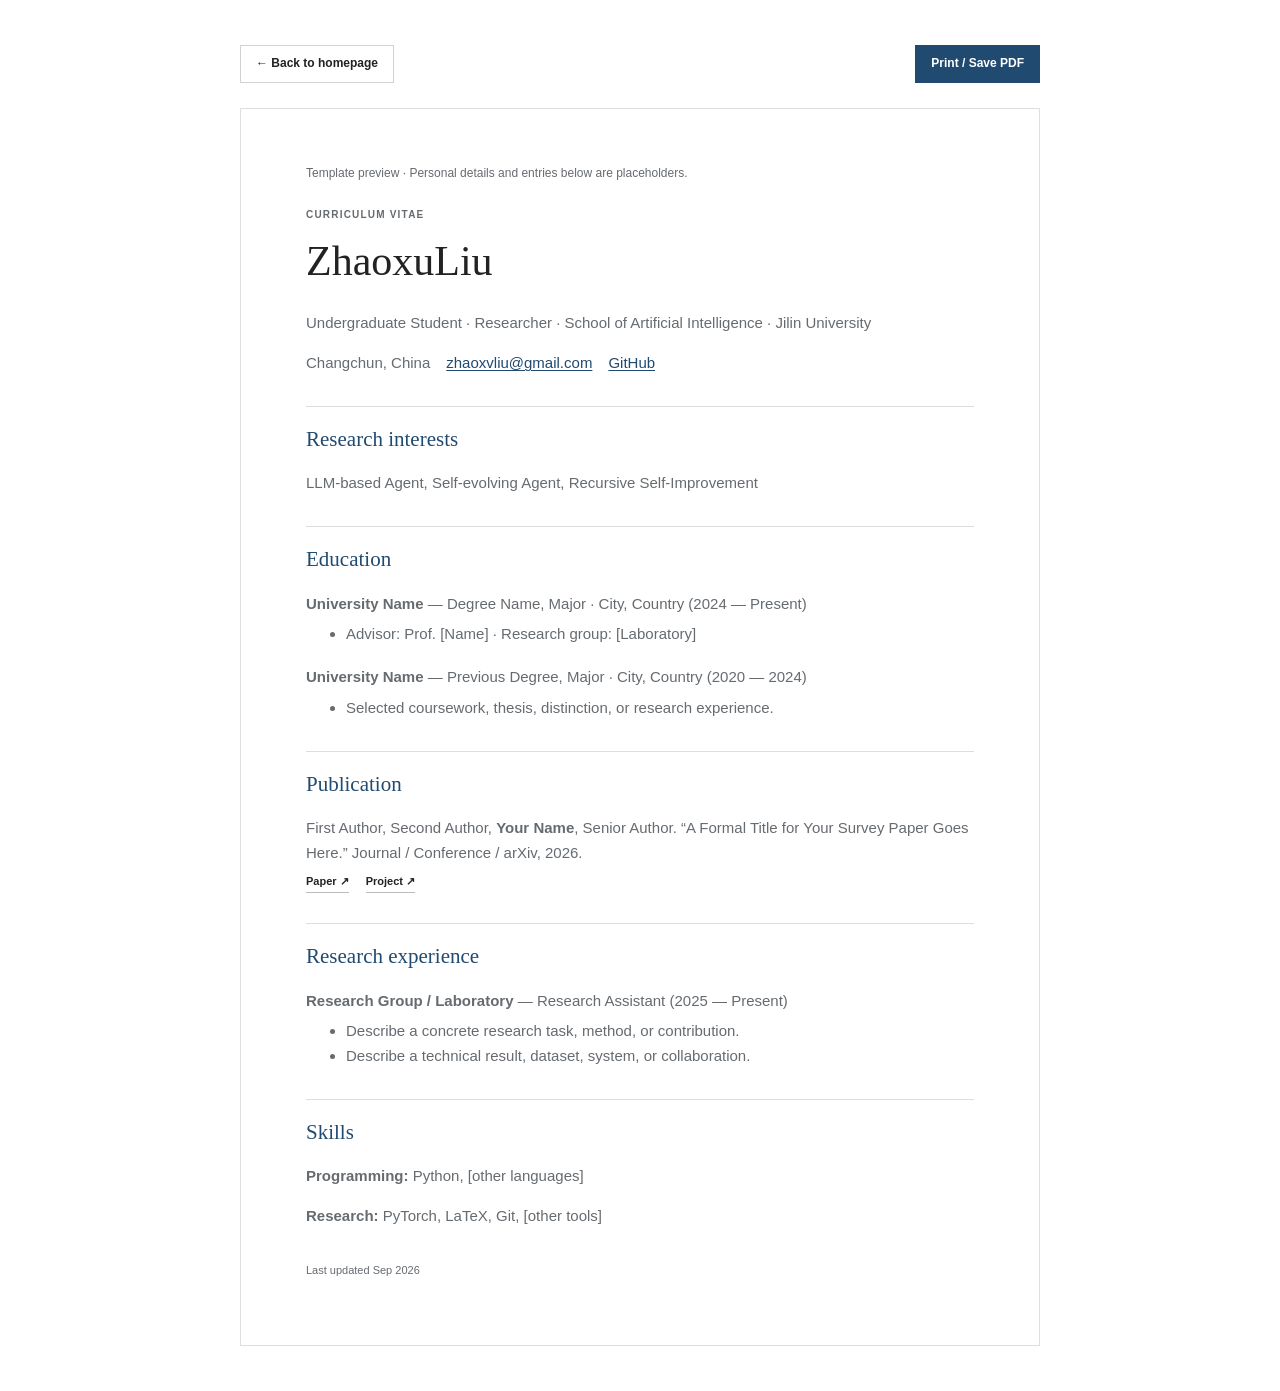
==== cv.html @ aceb7b02 "Make About Me editable as one complete text block" ====
<!doctype html>
<html lang="en" data-theme="light">
  <head>
    <meta charset="utf-8" />
    <meta name="viewport" content="width=device-width, initial-scale=1" />
    <meta name="description" content="Curriculum vitae of Your Name." />
    <title>CV template · ZhaoxuLiu</title>
    <link rel="stylesheet" href="styles.css?v=20260927-2" />
    <script src="profile.js" defer></script>
    <script src="profile-render.js?v=20261013-about" defer></script>
    <script src="script.js" defer></script>
  </head>
  <body>
    <noscript><p class="data-error">Please enable JavaScript to view the CV.</p></noscript>
    <p class="data-error" data-load-error hidden>Profile could not be loaded. Please check profile.js and refresh.</p>
    <main class="cv-page">
      <div class="cv-topline cv-actions">
        <a class="button button-quiet" href="index.html">← Back to homepage</a>
        <button class="button button-primary" type="button" onclick="window.print()">Print / Save PDF</button>
      </div>

      <article class="cv-sheet" data-cv></article>
    </main>
    <div class="toast" role="status" aria-live="polite"></div>
  </body>
</html>
---- styles.css ----
:root {
  --background: #ffffff;
  --surface: #f7f7f7;
  --text: #222222;
  --muted: #666b70;
  --navy: #204a70;
  --accent: #8a3045;
  --line: #dedede;
  --serif: Georgia, "Times New Roman", serif;
  --sans: Arial, Helvetica, sans-serif;
}

* {
  box-sizing: border-box;
}

[hidden] { display: none !important; }
.data-error { margin: 24px; color: #8a3045; }
.portrait-placeholder.has-photo::before,
.portrait-placeholder.has-photo::after { display: none; }
.portrait-placeholder img { width: 100%; height: 100%; object-fit: cover; }
.publication-visual img { width: 100%; height: auto; object-fit: contain; }
[data-publications] { display: grid; gap: 22px; }
.cv-contacts { display: flex; flex-wrap: wrap; gap: 5px 16px; }
.cv-contacts a, .about-contact a { overflow-wrap: anywhere; }
.cv-updated { margin-top: 32px; font-size: 11px; }
.cv-entry { margin-bottom: 18px; }
.cv-entry p { margin-bottom: 6px; }
.cv-entry ul { margin-top: 6px; }
.cv-entry .publication-links { margin-top: 6px; }

html {
  scroll-behavior: smooth;
  scroll-padding-top: 82px;
}

body {
  margin: 0;
  background: var(--background);
  color: var(--text);
  font-family: var(--sans);
  font-size: 15px;
  line-height: 1.65;
}

a {
  color: var(--navy);
  text-decoration-thickness: 1px;
  text-underline-offset: 2px;
}

a:hover {
  color: var(--accent);
}

button {
  color: inherit;
  font: inherit;
}

.skip-link {
  position: fixed;
  top: 8px;
  left: 8px;
  z-index: 100;
  padding: 7px 11px;
  background: var(--text);
  color: #fff;
  transform: translateY(-150%);
}

.skip-link:focus {
  transform: translateY(0);
}

.site-header {
  position: sticky;
  top: 0;
  z-index: 20;
  border-bottom: 1px solid var(--line);
  background: rgba(255, 255, 255, 0.97);
}

.header-inner {
  display: flex;
  width: min(1060px, calc(100% - 40px));
  min-height: 62px;
  align-items: center;
  justify-content: space-between;
  margin: 0 auto;
}

.wordmark {
  color: var(--text);
  font-family: var(--serif);
  font-size: 20px;
  font-weight: 700;
  text-decoration: none;
}

.site-nav {
  display: flex;
  align-items: center;
  gap: 25px;
}

.site-nav a {
  padding: 20px 0 17px;
  border-bottom: 2px solid transparent;
  color: #555b60;
  font-size: 13px;
  text-decoration: none;
}

.site-nav a:hover,
.site-nav a.is-active {
  border-bottom-color: var(--accent);
  color: var(--text);
}

.nav-toggle {
  display: none;
  border: 0;
  background: transparent;
  cursor: pointer;
}

.page-shell {
  display: grid;
  grid-template-columns: 220px minmax(0, 1fr);
  gap: 62px;
  width: min(1000px, calc(100% - 40px));
  margin: 55px auto 0;
}

.profile-rail {
  position: sticky;
  top: 92px;
  align-self: start;
}

.portrait-placeholder {
  position: relative;
  display: grid;
  width: 180px;
  height: 220px;
  place-items: center;
  overflow: hidden;
  border: 1px solid #cfd3d6;
  background: #e9ecee;
  color: #7b8389;
  font-size: 10px;
  font-weight: 700;
  letter-spacing: 0.18em;
}

.portrait-placeholder::before {
  position: absolute;
  top: 46px;
  width: 64px;
  height: 64px;
  border: 1px solid #bdc3c7;
  border-radius: 50%;
  content: "";
}

.portrait-placeholder::after {
  position: absolute;
  bottom: -46px;
  width: 138px;
  height: 138px;
  border: 1px solid #bdc3c7;
  border-radius: 50%;
  content: "";
}

.portrait-placeholder span {
  position: relative;
  z-index: 1;
}

.profile-copy {
  margin-top: 22px;
}

.eyebrow {
  margin: 0 0 5px;
  color: var(--accent);
  font-size: 10px;
  font-weight: 700;
  letter-spacing: 0.12em;
  line-height: 1.4;
  text-transform: uppercase;
}

.profile-copy h1 {
  margin: 0;
  font-family: var(--serif);
  font-size: 29px;
  font-weight: 500;
  line-height: 1.2;
}

.role,
.affiliation {
  margin: 7px 0 0;
  color: var(--muted);
  font-size: 13px;
}

.affiliation {
  margin-top: 2px;
}

.profile-details {
  display: grid;
  gap: 7px;
  margin: 20px 0 0;
  padding: 0;
  color: var(--muted);
  list-style: none;
  font-size: 12px;
}

.profile-details li {
  display: flex;
  gap: 8px;
  align-items: flex-start;
}

.profile-details a {
  color: var(--muted);
  overflow-wrap: anywhere;
  text-decoration: none;
}

.profile-links {
  display: grid;
  margin-top: 12px;
}

.profile-links a {
  display: flex;
  align-items: center;
  gap: 10px;
  padding: 5px 0;
  color: #50565c;
  font-size: 13px;
  font-weight: 400;
  text-decoration: none;
}

.profile-links a:hover {
  color: var(--navy);
  text-decoration: underline;
}

.profile-icon {
  width: 16px;
  height: 16px;
  flex: 0 0 16px;
  fill: none;
  stroke: currentColor;
  stroke-width: 1.6;
  stroke-linecap: round;
  stroke-linejoin: round;
}

@media (min-width: 681px) and (max-height: 850px) {
  .profile-rail {
    position: static;
  }
}

.button {
  display: inline-flex;
  min-height: 38px;
  align-items: center;
  justify-content: center;
  gap: 14px;
  padding: 8px 15px;
  border: 1px solid var(--navy);
  background: transparent;
  font-size: 12px;
  font-weight: 600;
  text-decoration: none;
}

.button-primary {
  background: var(--navy);
  color: #fff;
}

.button-primary:hover {
  background: #173854;
  color: #fff;
}

.button-quiet {
  border-color: #cfd3d6;
  color: var(--text);
}

.content-column {
  min-width: 0;
}

.preview-note {
  margin: 0 0 24px;
  color: var(--muted);
  font-size: 12px;
}

.section {
  padding: 56px 0;
  border-bottom: 1px solid var(--line);
}

.content-column > .section:first-child {
  padding-top: 7px;
}

.section-heading {
  margin-bottom: 29px;
}

.section-heading h2 {
  margin: 0;
  font-family: var(--serif);
  font-size: 29px;
  font-weight: 500;
  line-height: 1.2;
}

.prose-grid {
  display: block;
  padding: 0;
}

.prose-grid p {
  margin-top: 0;
}

.lead {
  max-width: none;
  color: inherit;
  font-family: inherit;
  font-size: inherit;
  line-height: inherit;
}

.research-keywords {
  display: flex;
  flex-wrap: wrap;
  gap: 10px 28px;
  margin: 0;
  padding: 0;
  list-style: none;
  color: var(--navy);
  font-size: 15px;
}

.research-keywords li {
  max-width: 100%;
  overflow-wrap: anywhere;
}

.compact-heading {
  margin-bottom: 20px;
}

.news-list {
  margin: 0;
  padding: 0;
  list-style: none;
}

.news-list li {
  display: grid;
  grid-template-columns: 95px 1fr;
  gap: 18px;
  padding: 14px 0;
  border-top: 1px solid var(--line);
}

.news-list time {
  color: var(--accent);
  font-family: var(--serif);
  font-size: 12px;
}

.news-list p {
  margin: 0;
  font-size: 14px;
}

.publication-card {
  display: grid;
  grid-template-columns: 190px minmax(0, 1fr);
  gap: 27px;
  padding: 20px;
  border: 1px solid var(--line);
  background: #fff;
}

.publication-visual {
  position: relative;
  display: grid;
  min-height: 230px;
  place-items: center;
  overflow: hidden;
  border: 1px solid #cfd3d6;
  background: #eef0f1;
  color: #64717b;
}

.visual-label,
.visual-caption {
  position: absolute;
  z-index: 2;
  font-size: 8px;
  letter-spacing: 0.12em;
  text-transform: uppercase;
}

.visual-label {
  top: 13px;
  left: 14px;
}

.visual-caption {
  right: 14px;
  bottom: 11px;
}

.visual-core {
  position: relative;
  z-index: 2;
  display: grid;
  width: 52px;
  height: 52px;
  place-items: center;
  border: 1px solid #aab1b6;
  border-radius: 50%;
  font-family: var(--serif);
  font-size: 17px;
}

.visual-orbit {
  position: absolute;
  border: 1px solid #c5cacd;
  border-radius: 50%;
}

.orbit-one {
  width: 145px;
  height: 72px;
  transform: rotate(25deg);
}

.orbit-two {
  width: 83px;
  height: 175px;
  transform: rotate(40deg);
}

.publication-copy {
  align-self: center;
}

.publication-meta {
  display: flex;
  gap: 7px;
  margin-bottom: 11px;
}

.publication-meta span {
  padding: 2px 7px;
  border: 1px solid #d3bdc2;
  color: var(--accent);
  font-size: 8px;
  font-weight: 700;
  letter-spacing: 0.07em;
  text-transform: uppercase;
}

.publication-card h3 {
  margin: 0;
  font-family: var(--serif);
  font-size: 25px;
  font-weight: 500;
  line-height: 1.25;
}

.authors,
.venue,
.publication-summary {
  margin: 11px 0 0;
}

.authors,
.publication-summary {
  color: var(--muted);
  font-size: 12px;
}

.authors strong {
  color: var(--text);
  text-decoration: underline;
  text-decoration-color: #b9808e;
  text-underline-offset: 2px;
}

.venue {
  color: var(--accent);
  font-size: 11px;
  font-weight: 700;
}

.publication-links {
  display: flex;
  flex-wrap: wrap;
  gap: 17px;
  margin-top: 17px;
}

.publication-links a,
.text-button {
  padding: 0 0 2px;
  border: 0;
  border-bottom: 1px solid #b9bdc0;
  background: transparent;
  color: var(--text);
  font-size: 11px;
  font-weight: 600;
  text-decoration: none;
  cursor: pointer;
}

.publication-note {
  margin: 12px 0 0;
  color: #858585;
  font-size: 10px;
  text-align: right;
}

.timeline {
  padding-left: 0;
}

.timeline-item {
  display: grid;
  grid-template-columns: 130px 1fr;
  gap: 24px;
  padding: 20px 0;
  border-top: 1px solid var(--line);
}

.timeline-date {
  color: var(--accent);
  font-family: var(--serif);
  font-size: 12px;
}

.timeline-item h3 {
  margin: 0;
  font-family: var(--serif);
  font-size: 18px;
  font-weight: 500;
}

.timeline-item p {
  margin: 4px 0 0;
  color: var(--muted);
  font-size: 12px;
}

.timeline-org {
  color: var(--navy) !important;
  font-weight: 600;
}

.awards-list {
  margin: 0;
  padding: 0;
  list-style: none;
}

.awards-list li {
  padding: 16px 0;
  border-top: 1px solid var(--line);
  color: var(--muted);
  font-size: 13px;
}

.awards-list .awards-placeholder {
  color: #858585;
  font-style: italic;
}

.about-contact {
  margin-bottom: 0;
}

.site-footer {
  display: flex;
  justify-content: space-between;
  width: min(1000px, calc(100% - 40px));
  margin: 50px auto 0;
  padding: 25px 0 38px;
  border-top: 1px solid var(--line);
  color: #7b7b7b;
  font-size: 10px;
}

.toast {
  position: fixed;
  right: 18px;
  bottom: 18px;
  z-index: 40;
  max-width: min(320px, calc(100% - 36px));
  padding: 10px 13px;
  background: #222;
  color: #fff;
  font-size: 11px;
  opacity: 0;
  pointer-events: none;
}

.toast.is-visible {
  opacity: 1;
}

.reveal {
  opacity: 1;
}

.cv-page {
  width: min(800px, calc(100% - 40px));
  margin: 45px auto;
}

.cv-sheet {
  padding: 55px 65px;
  border: 1px solid var(--line);
  background: #fff;
}

.cv-sheet h1,
.cv-sheet h2 {
  font-family: var(--serif);
  font-weight: 500;
}

.cv-sheet h1 {
  margin: 0;
  font-size: 42px;
}

.cv-sheet h2 {
  margin: 30px 0 10px;
  padding-top: 15px;
  border-top: 1px solid var(--line);
  color: var(--navy);
  font-size: 21px;
}

.cv-sheet p,
.cv-sheet li {
  color: var(--muted);
}

.cv-topline {
  display: flex;
  justify-content: space-between;
  gap: 18px;
  margin-bottom: 25px;
}

@media (max-width: 850px) {
  .page-shell {
    grid-template-columns: 190px minmax(0, 1fr);
    gap: 42px;
  }

  .portrait-placeholder {
    width: 165px;
    height: 202px;
  }

  .publication-card {
    grid-template-columns: 170px minmax(0, 1fr);
  }
}

@media (max-width: 680px) {
  .header-inner,
  .page-shell,
  .site-footer {
    width: min(100% - 30px, 600px);
  }

  .nav-toggle {
    display: grid;
    width: 36px;
    height: 36px;
    place-content: center;
    gap: 5px;
  }

  .nav-toggle span {
    width: 19px;
    height: 1px;
    background: var(--text);
  }

  .site-nav {
    position: absolute;
    top: 62px;
    right: 0;
    left: 0;
    display: none;
    gap: 0;
    padding: 9px 15px 14px;
    border-bottom: 1px solid var(--line);
    background: #fff;
  }

  .site-nav.is-open {
    display: grid;
  }

  .site-nav a {
    padding: 10px 0;
    border-bottom-width: 1px;
  }

  .page-shell {
    grid-template-columns: 1fr;
    gap: 45px;
    margin-top: 38px;
  }

  .profile-rail {
    position: static;
    display: grid;
    grid-template-columns: 112px 1fr;
    gap: 18px;
  }

  .portrait-placeholder {
    grid-row: span 2;
    width: 112px;
    height: 137px;
  }

  .profile-copy {
    align-self: end;
    margin-top: 0;
  }

  .profile-copy h1 {
    font-size: 27px;
  }

  .profile-details,
  .profile-links {
    grid-column: 1 / -1;
  }

  .profile-links {
    margin-top: 0;
  }

  .section {
    padding: 46px 0;
  }

  .prose-grid,
  .research-keywords,
  .news-list,
  .timeline {
    padding-left: 0;
  }

  .news-list li,
  .timeline-item {
    grid-template-columns: 1fr;
    gap: 4px;
  }

  .publication-card {
    grid-template-columns: 1fr;
    padding: 14px;
  }

  .publication-visual {
    min-height: 190px;
  }

  .site-footer,
  .cv-topline {
    flex-direction: column;
  }

  .cv-sheet {
    padding: 35px 25px;
  }
}

@media print {
  .site-header,
  .site-footer,
  .toast,
  .cv-actions {
    display: none !important;
  }

  .cv-page {
    width: 100%;
    margin: 0;
  }

  .cv-sheet {
    padding: 0;
    border: 0;
  }

  .cv-sheet h2 { break-after: avoid; }
  .cv-entry { break-inside: avoid; }
}
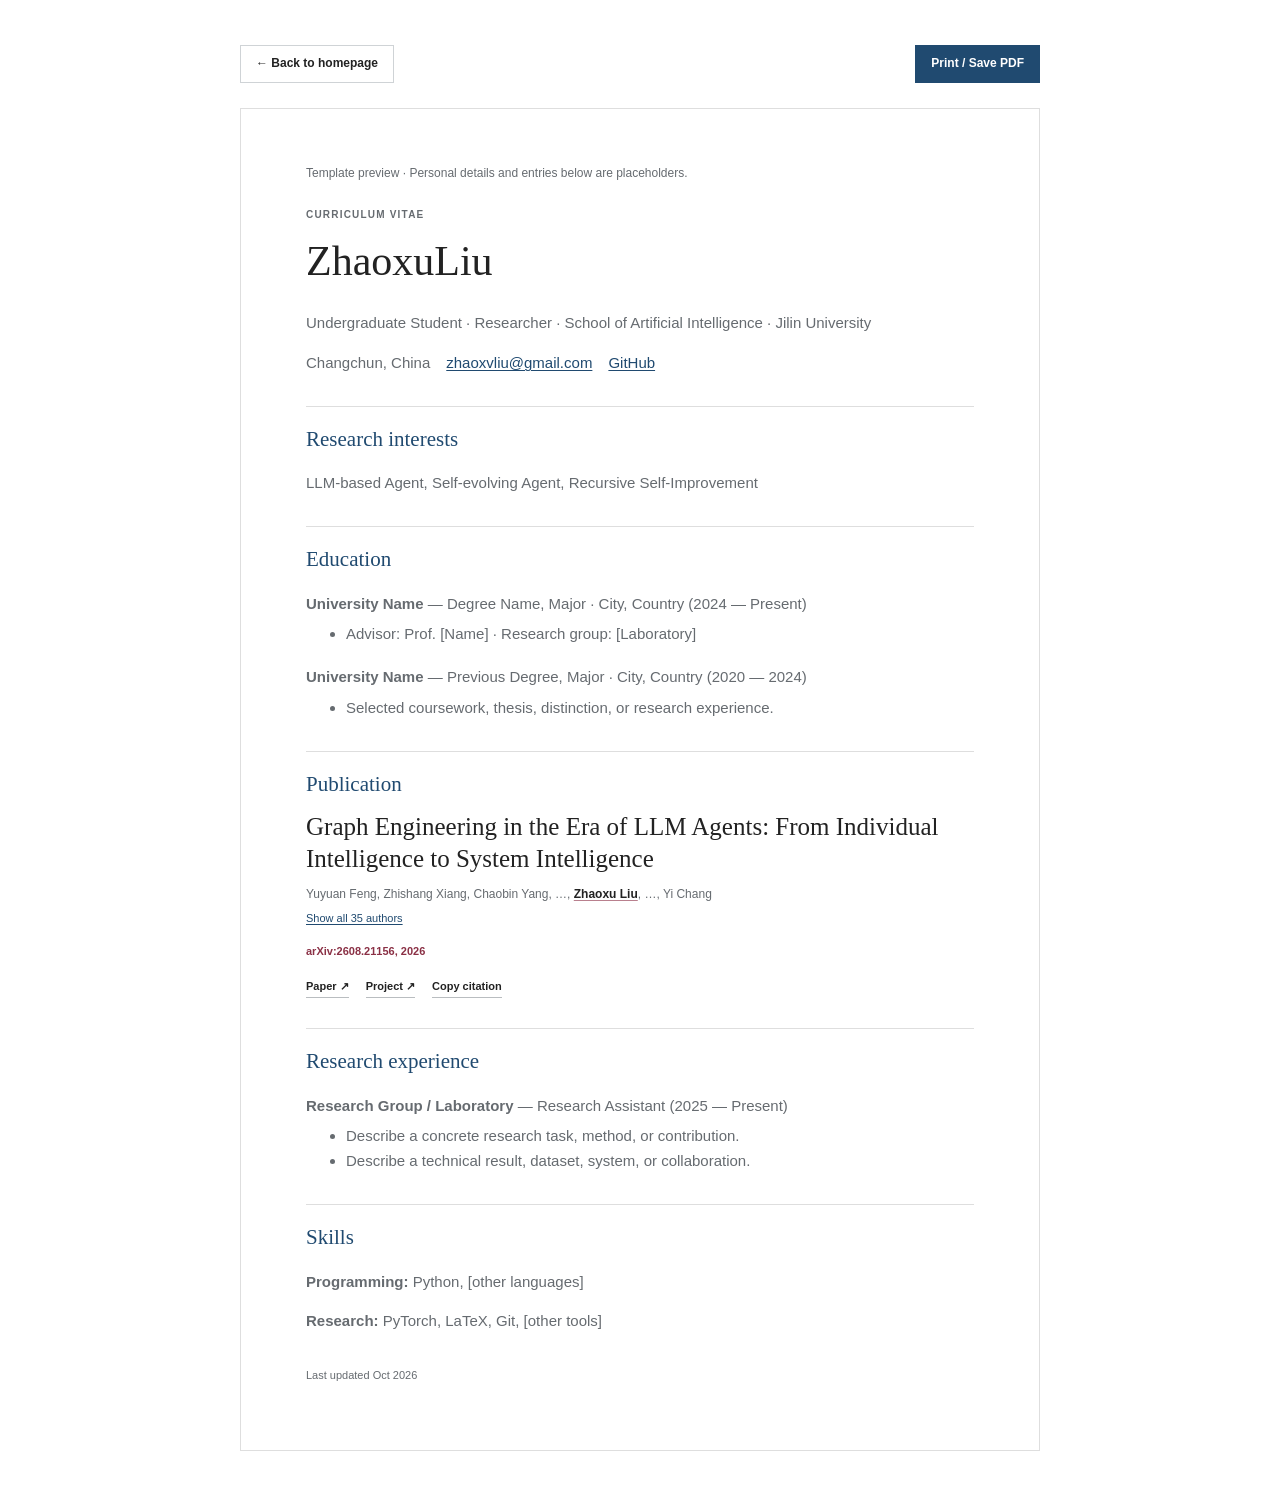
==== commit 02297fc2: "Share borderless publication layout between homepage and CV" ====
--- a/cv.html
+++ b/cv.html
@@ -5,9 +5,9 @@
     <meta name="viewport" content="width=device-width, initial-scale=1" />
     <meta name="description" content="Curriculum vitae of Your Name." />
     <title>CV template · ZhaoxuLiu</title>
-    <link rel="stylesheet" href="styles.css?v=20260927-2" />
+    <link rel="stylesheet" href="styles.css?v=20261016-paper-layout" />
     <script src="profile.js" defer></script>
-    <script src="profile-render.js?v=20261013-about" defer></script>
+    <script src="profile-render.js?v=20261016-paper-layout" defer></script>
     <script src="script.js" defer></script>
   </head>
   <body>
--- a/styles.css
+++ b/styles.css
@@ -20,7 +20,7 @@
 .portrait-placeholder.has-photo::after { display: none; }
 .portrait-placeholder img { width: 100%; height: 100%; object-fit: cover; }
 .publication-visual img { width: 100%; height: auto; object-fit: contain; }
-[data-publications] { display: grid; gap: 22px; }
+[data-publications], .publication-list { display: grid; gap: 28px; }
 .cv-contacts { display: flex; flex-wrap: wrap; gap: 5px 16px; }
 .cv-contacts a, .about-contact a { overflow-wrap: anywhere; }
 .cv-updated { margin-top: 32px; font-size: 11px; }
@@ -398,9 +398,13 @@
   display: grid;
   grid-template-columns: 190px minmax(0, 1fr);
   gap: 27px;
-  padding: 20px;
-  border: 1px solid var(--line);
+  padding: 0;
+  border: 0;
   background: #fff;
+}
+
+.publication-card.publication-card-text {
+  grid-template-columns: minmax(0, 1fr);
 }
 
 .publication-visual {
@@ -414,74 +418,8 @@
   color: #64717b;
 }
 
-.visual-label,
-.visual-caption {
-  position: absolute;
-  z-index: 2;
-  font-size: 8px;
-  letter-spacing: 0.12em;
-  text-transform: uppercase;
-}
-
-.visual-label {
-  top: 13px;
-  left: 14px;
-}
-
-.visual-caption {
-  right: 14px;
-  bottom: 11px;
-}
-
-.visual-core {
-  position: relative;
-  z-index: 2;
-  display: grid;
-  width: 52px;
-  height: 52px;
-  place-items: center;
-  border: 1px solid #aab1b6;
-  border-radius: 50%;
-  font-family: var(--serif);
-  font-size: 17px;
-}
-
-.visual-orbit {
-  position: absolute;
-  border: 1px solid #c5cacd;
-  border-radius: 50%;
-}
-
-.orbit-one {
-  width: 145px;
-  height: 72px;
-  transform: rotate(25deg);
-}
-
-.orbit-two {
-  width: 83px;
-  height: 175px;
-  transform: rotate(40deg);
-}
-
 .publication-copy {
   align-self: center;
-}
-
-.publication-meta {
-  display: flex;
-  gap: 7px;
-  margin-bottom: 11px;
-}
-
-.publication-meta span {
-  padding: 2px 7px;
-  border: 1px solid #d3bdc2;
-  color: var(--accent);
-  font-size: 8px;
-  font-weight: 700;
-  letter-spacing: 0.07em;
-  text-transform: uppercase;
 }
 
 .publication-card h3 {
@@ -493,15 +431,14 @@
 }
 
 .authors,
-.venue,
-.publication-summary {
+.venue {
   margin: 11px 0 0;
 }
 
-.authors,
-.publication-summary {
+.authors {
   color: var(--muted);
   font-size: 12px;
+  overflow-wrap: anywhere;
 }
 
 .authors strong {
@@ -509,6 +446,54 @@
   text-decoration: underline;
   text-decoration-color: #b9808e;
   text-underline-offset: 2px;
+}
+
+.publication-authors {
+  margin-top: 11px;
+}
+
+.author-disclosure summary {
+  display: block;
+  list-style: none;
+  cursor: pointer;
+}
+
+.author-disclosure summary::-webkit-details-marker {
+  display: none;
+}
+
+.author-disclosure summary:focus-visible {
+  outline: 2px solid var(--navy);
+  outline-offset: 4px;
+}
+
+.author-disclosure .author-preview {
+  display: block;
+  margin: 0;
+}
+
+.author-toggle {
+  display: inline-block;
+  padding: 4px 0;
+  color: var(--navy);
+  font-size: 11px;
+  text-decoration: underline;
+  text-underline-offset: 2px;
+}
+
+.author-disclosure[open] .author-preview,
+.author-disclosure[open] .author-show,
+.author-hide,
+.author-print {
+  display: none;
+}
+
+.author-disclosure[open] .author-hide {
+  display: inline;
+}
+
+.author-disclosure > .authors {
+  margin-top: 4px;
 }
 
 .venue {
@@ -535,13 +520,6 @@
   font-weight: 600;
   text-decoration: none;
   cursor: pointer;
-}
-
-.publication-note {
-  margin: 12px 0 0;
-  color: #858585;
-  font-size: 10px;
-  text-align: right;
 }
 
 .timeline {
@@ -665,7 +643,7 @@
   font-size: 21px;
 }
 
-.cv-sheet p,
+.cv-sheet p:not(.authors):not(.venue),
 .cv-sheet li {
   color: var(--muted);
 }
@@ -791,7 +769,7 @@
 
   .publication-card {
     grid-template-columns: 1fr;
-    padding: 14px;
+    padding: 0;
   }
 
   .publication-visual {
@@ -812,7 +790,8 @@
   .site-header,
   .site-footer,
   .toast,
-  .cv-actions {
+  .cv-actions,
+  [data-citation] {
     display: none !important;
   }
 
@@ -827,5 +806,8 @@
   }
 
   .cv-sheet h2 { break-after: avoid; }
-  .cv-entry { break-inside: avoid; }
-}
+  .cv-entry, .publication-card { break-inside: avoid; }
+
+  .author-disclosure { display: none; }
+  .author-print { display: block; }
+}
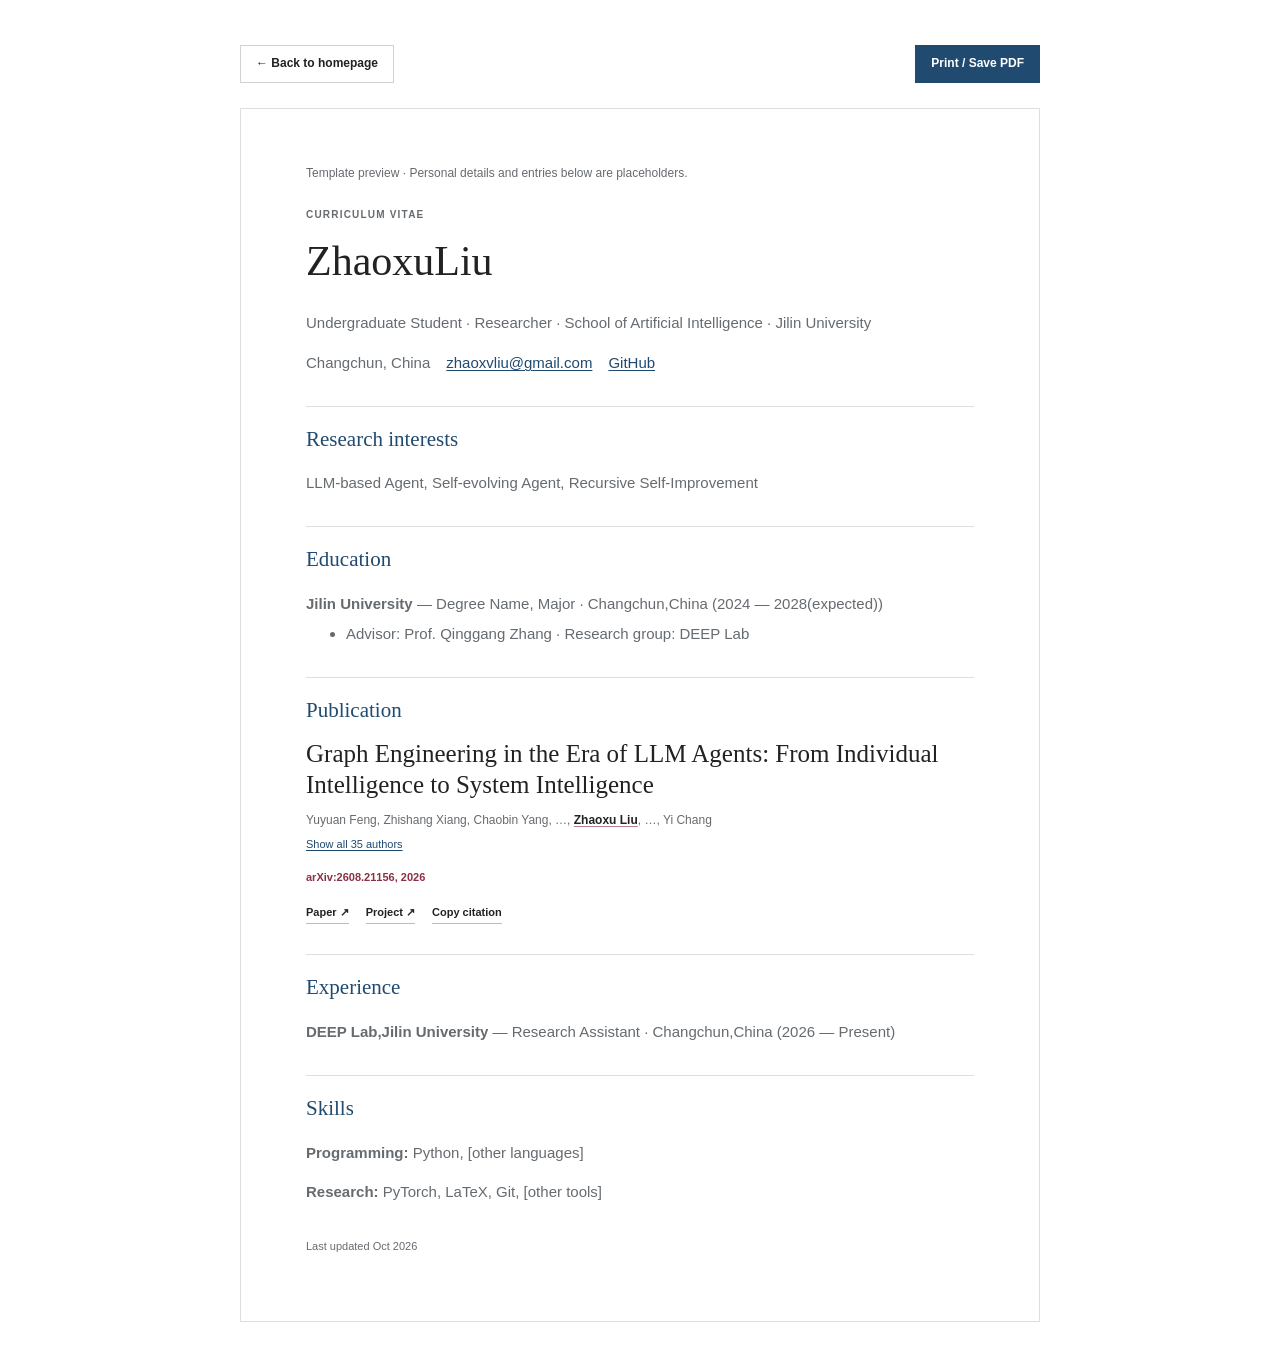
==== commit 92059e32: "Separate Education and Experience sections" ====
--- a/cv.html
+++ b/cv.html
@@ -7,7 +7,7 @@
     <title>CV template · ZhaoxuLiu</title>
     <link rel="stylesheet" href="styles.css?v=20261016-paper-layout" />
     <script src="profile.js" defer></script>
-    <script src="profile-render.js?v=20261016-paper-layout" defer></script>
+    <script src="profile-render.js?v=20261016-education" defer></script>
     <script src="script.js" defer></script>
   </head>
   <body>
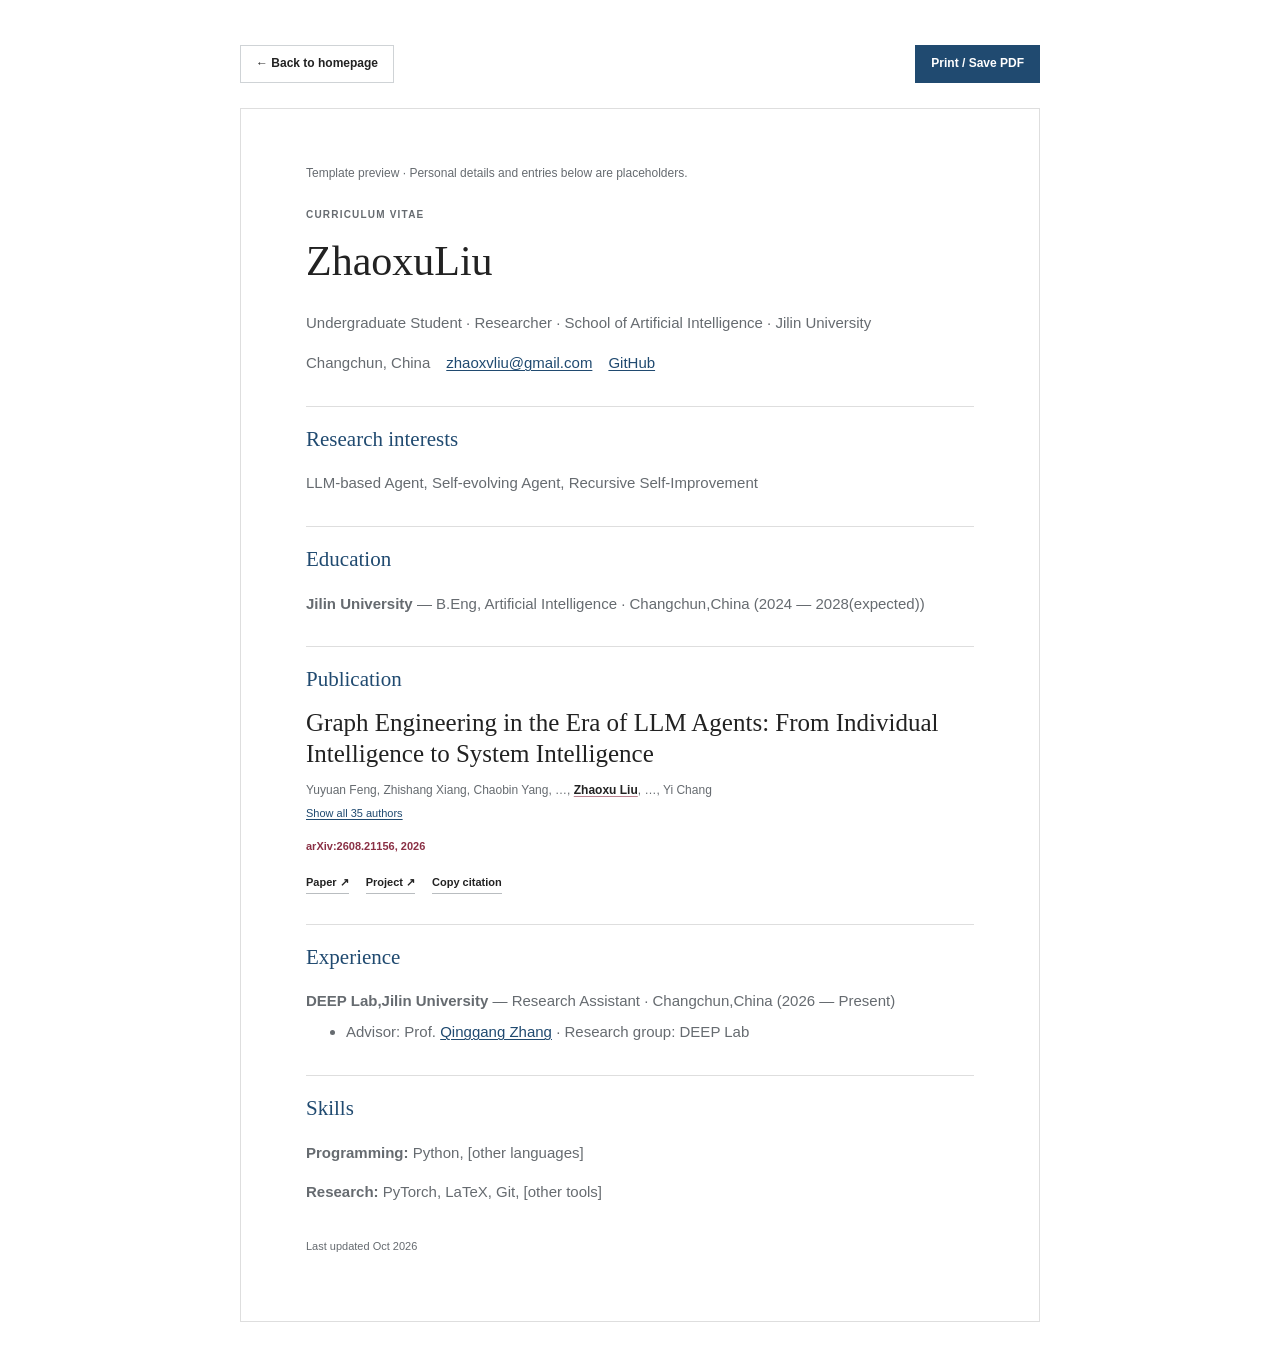
==== commit bed6f05b: "Link adviser homepage in experience and CV" ====
--- a/cv.html
+++ b/cv.html
@@ -7,7 +7,7 @@
     <title>CV template · ZhaoxuLiu</title>
     <link rel="stylesheet" href="styles.css?v=20261016-paper-layout" />
     <script src="profile.js" defer></script>
-    <script src="profile-render.js?v=20261016-education" defer></script>
+  <script src="profile-render.js?v=20261016-advisor" defer></script>
     <script src="script.js" defer></script>
   </head>
   <body>
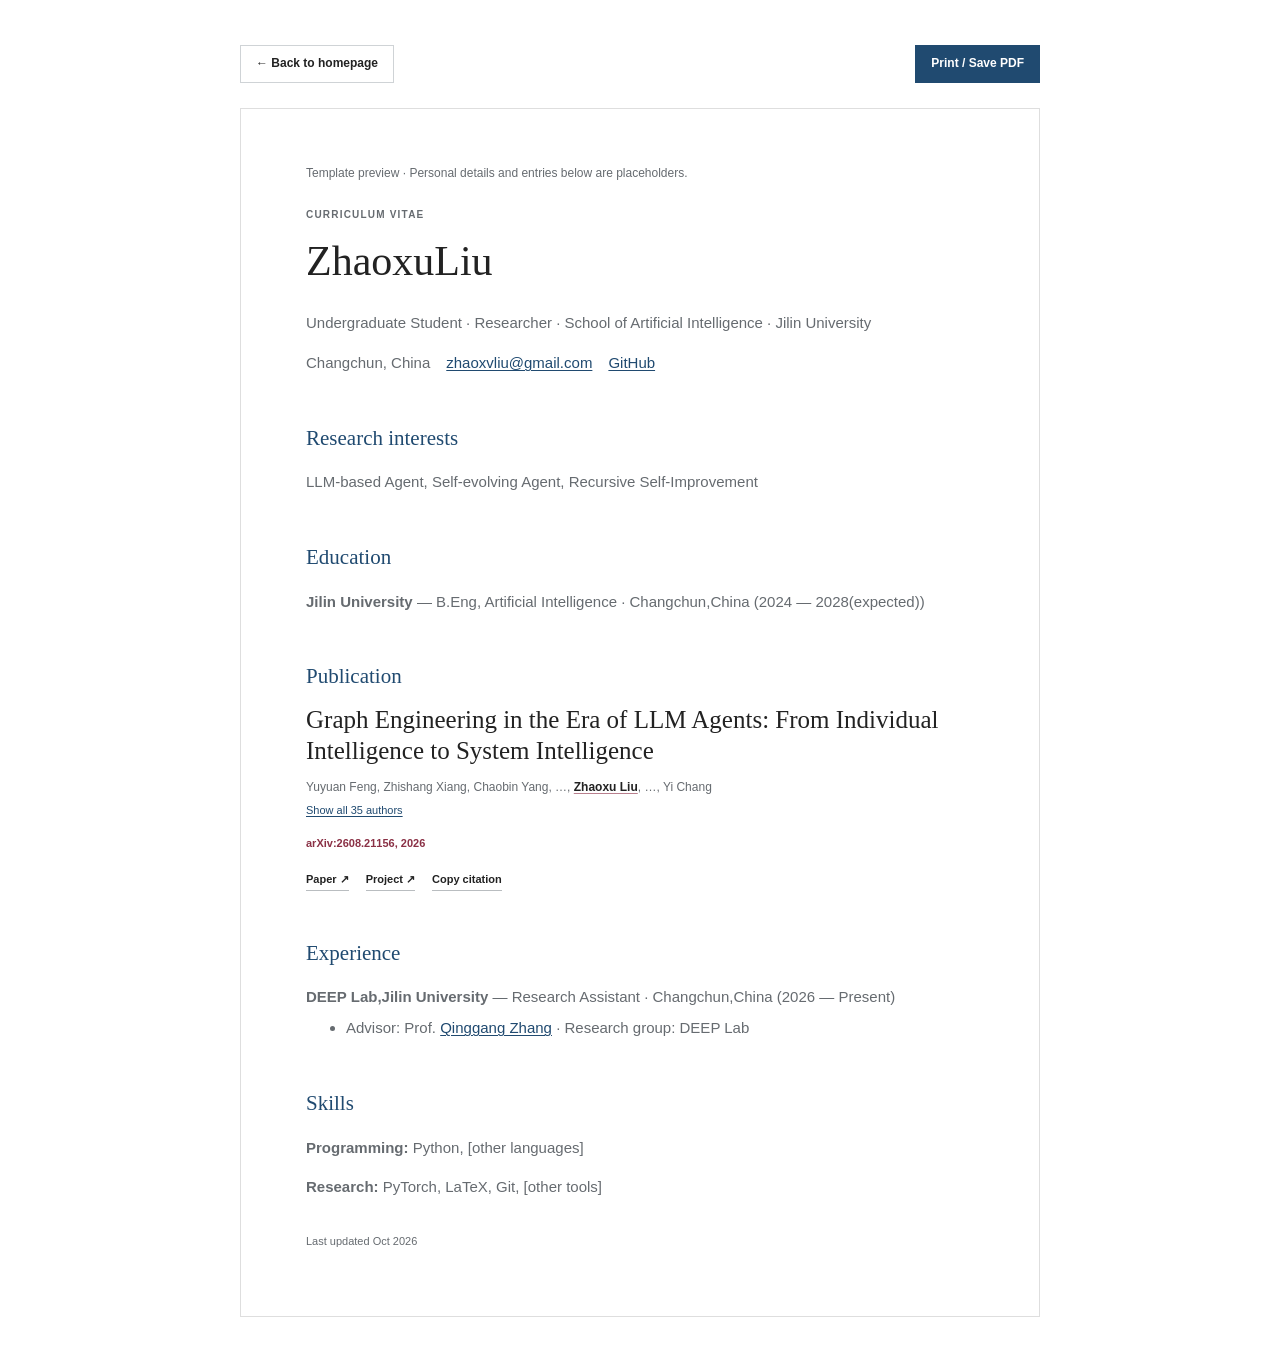
==== commit 705a398d: "Remove section dividers from homepage and CV" ====
--- a/cv.html
+++ b/cv.html
@@ -5,7 +5,7 @@
     <meta name="viewport" content="width=device-width, initial-scale=1" />
     <meta name="description" content="Curriculum vitae of Your Name." />
     <title>CV template · ZhaoxuLiu</title>
-    <link rel="stylesheet" href="styles.css?v=20261016-paper-layout" />
+    <link rel="stylesheet" href="styles.css?v=20261016-no-section-lines" />
     <script src="profile.js" defer></script>
   <script src="profile-render.js?v=20261016-advisor" defer></script>
     <script src="script.js" defer></script>
--- a/styles.css
+++ b/styles.css
@@ -313,7 +313,6 @@
 
 .section {
   padding: 56px 0;
-  border-bottom: 1px solid var(--line);
 }
 
 .content-column > .section:first-child {
@@ -380,7 +379,6 @@
   grid-template-columns: 95px 1fr;
   gap: 18px;
   padding: 14px 0;
-  border-top: 1px solid var(--line);
 }
 
 .news-list time {
@@ -531,7 +529,6 @@
   grid-template-columns: 130px 1fr;
   gap: 24px;
   padding: 20px 0;
-  border-top: 1px solid var(--line);
 }
 
 .timeline-date {
@@ -566,7 +563,6 @@
 
 .awards-list li {
   padding: 16px 0;
-  border-top: 1px solid var(--line);
   color: var(--muted);
   font-size: 13px;
 }
@@ -638,7 +634,6 @@
 .cv-sheet h2 {
   margin: 30px 0 10px;
   padding-top: 15px;
-  border-top: 1px solid var(--line);
   color: var(--navy);
   font-size: 21px;
 }
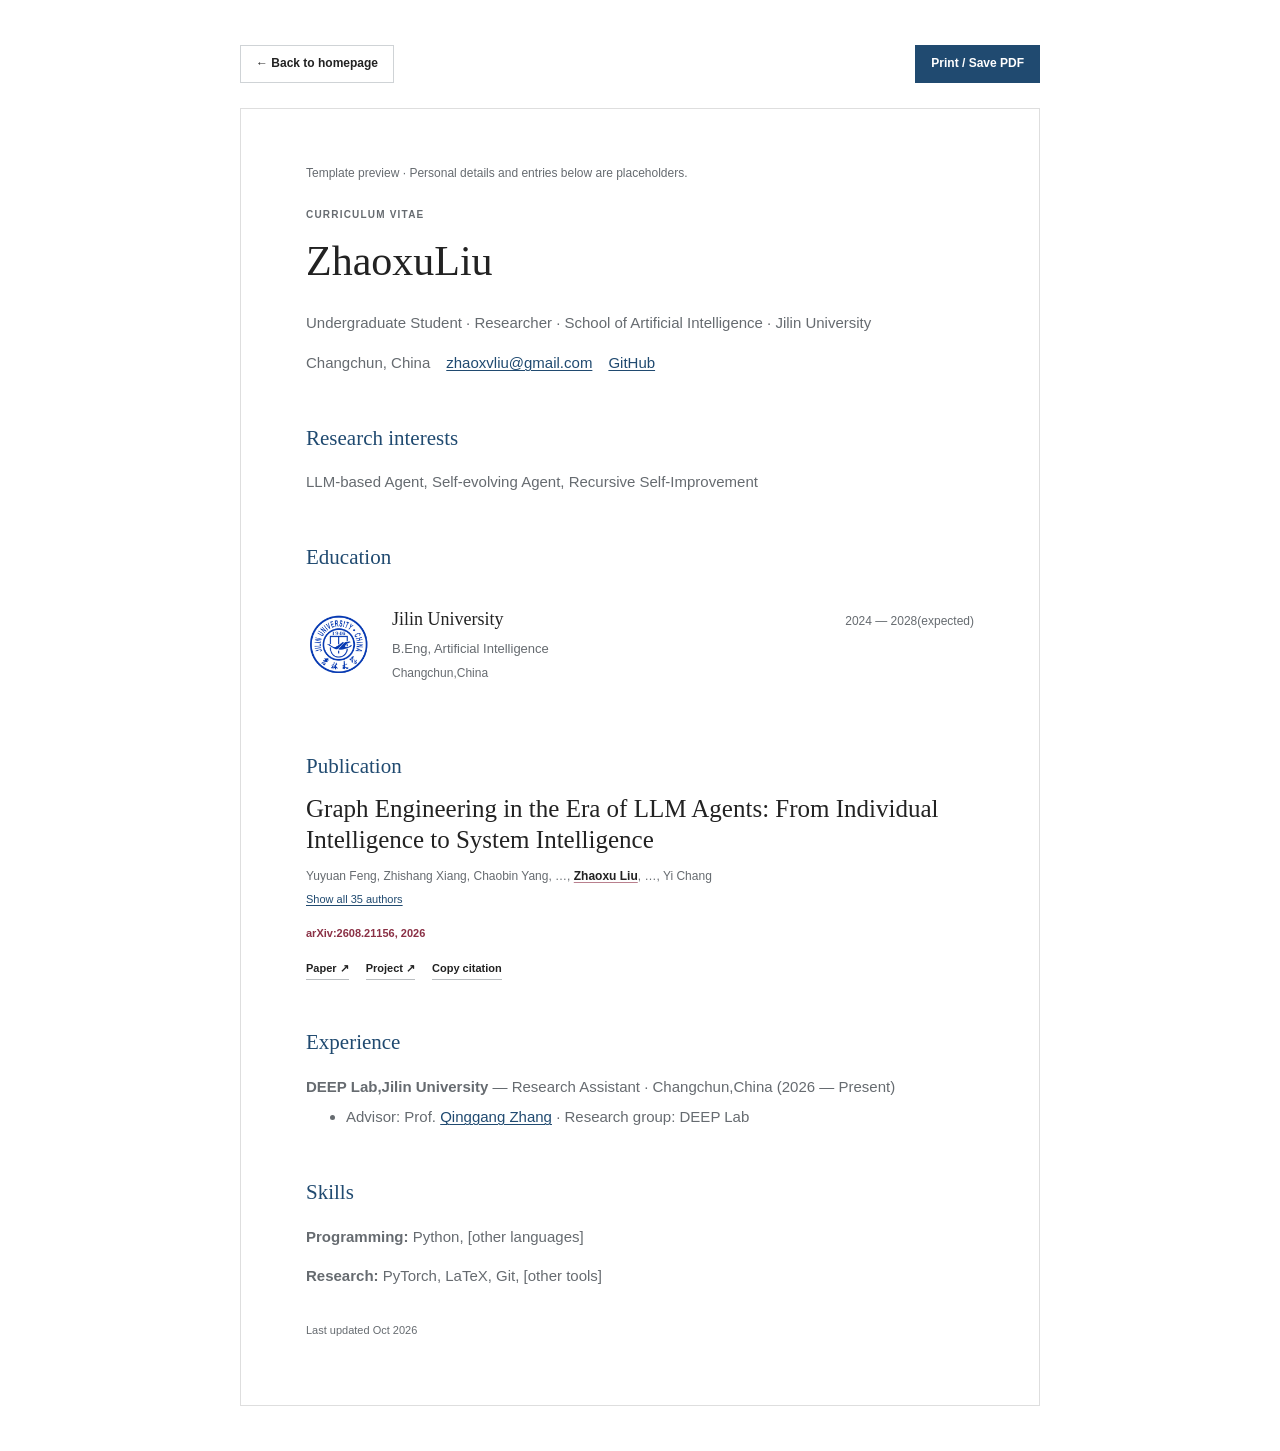
==== commit 2706c4ec: "Add university seal and shared education layout" ====
--- a/cv.html
+++ b/cv.html
@@ -5,9 +5,9 @@
     <meta name="viewport" content="width=device-width, initial-scale=1" />
     <meta name="description" content="Curriculum vitae of Your Name." />
     <title>CV template · ZhaoxuLiu</title>
-    <link rel="stylesheet" href="styles.css?v=20261016-no-section-lines" />
+    <link rel="stylesheet" href="styles.css?v=20261016-education-logo" />
     <script src="profile.js" defer></script>
-  <script src="profile-render.js?v=20261016-advisor" defer></script>
+  <script src="profile-render.js?v=20261016-education-logo" defer></script>
     <script src="script.js" defer></script>
   </head>
   <body>
--- a/styles.css
+++ b/styles.css
@@ -555,6 +555,68 @@
   font-weight: 600;
 }
 
+.education-item {
+  padding: 20px 0;
+  break-inside: avoid;
+}
+
+.education-item.has-logo {
+  display: grid;
+  grid-template-columns: 64px minmax(0, 1fr);
+  align-items: center;
+  gap: 22px;
+}
+
+.education-logo {
+  display: block;
+  width: 64px;
+  height: 64px;
+  object-fit: contain;
+}
+
+.education-logo[src="assets/jilin-university.gif"] {
+  /* Exclude the official GIF's outer rectangular frame, not the seal. */
+  clip-path: circle(47%);
+}
+
+.education-copy {
+  min-width: 0;
+}
+
+.education-heading {
+  display: flex;
+  flex-wrap: wrap;
+  align-items: baseline;
+  justify-content: space-between;
+  gap: 4px 20px;
+}
+
+.education-heading h3 {
+  margin: 0;
+  font-family: var(--serif);
+  font-size: 18px;
+  font-weight: 500;
+}
+
+.education-period {
+  color: var(--muted);
+  font-size: 12px;
+}
+
+.education-copy p {
+  margin: 4px 0 0;
+  color: var(--muted);
+  font-size: 13px;
+}
+
+.education-copy .education-degree {
+  color: var(--text);
+}
+
+.education-copy .education-location {
+  font-size: 12px;
+}
+
 .awards-list {
   margin: 0;
   padding: 0;
@@ -762,6 +824,26 @@
     gap: 4px;
   }
 
+  .education-item.has-logo {
+    grid-template-columns: 56px minmax(0, 1fr);
+    align-items: start;
+    gap: 16px;
+  }
+
+  .education-logo {
+    width: 56px;
+    height: 56px;
+  }
+
+  .education-heading {
+    display: block;
+  }
+
+  .education-period {
+    display: block;
+    margin-top: 2px;
+  }
+
   .publication-card {
     grid-template-columns: 1fr;
     padding: 0;
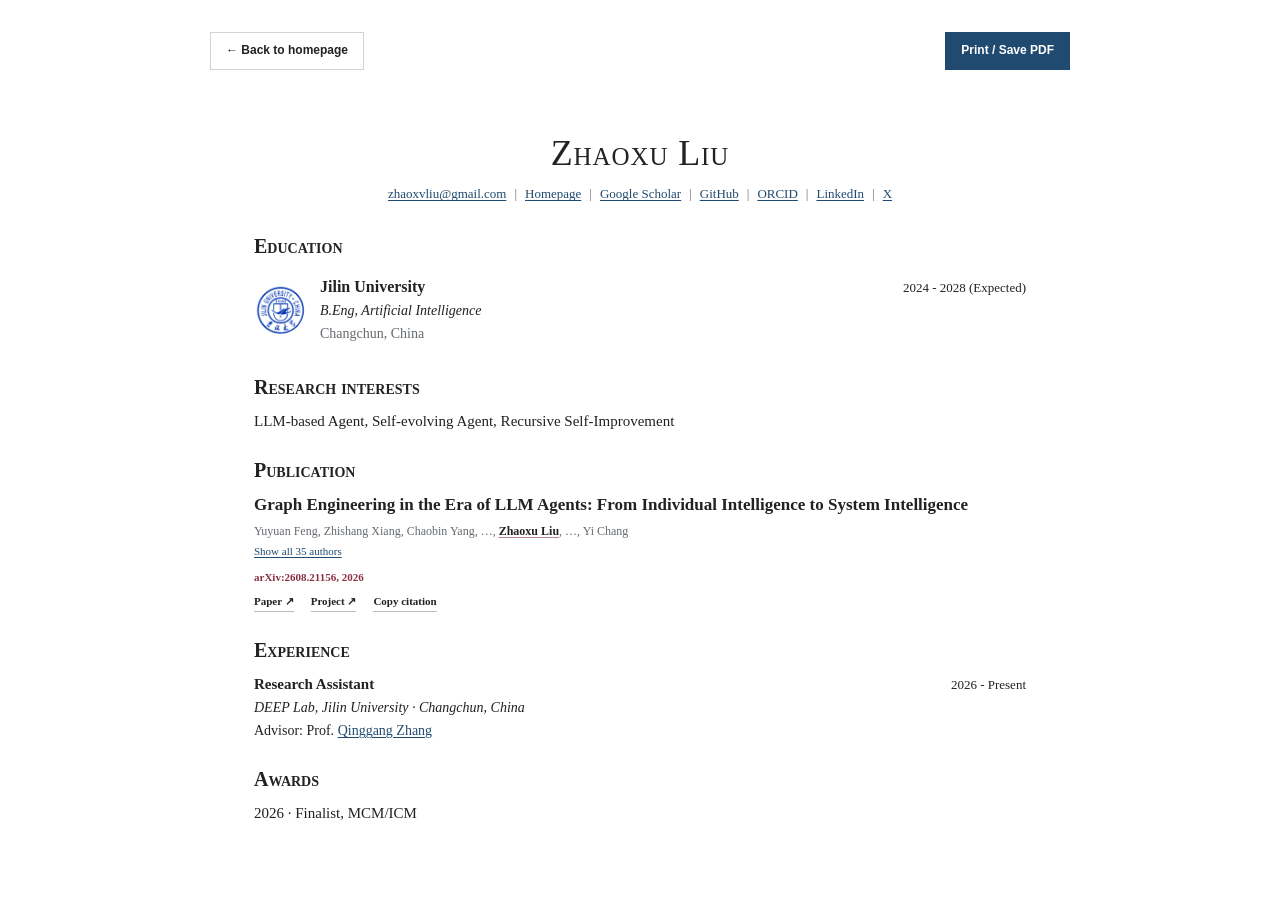
==== commit 16d439c5: "Clean CV placeholders and add compact academic resume layout" ====
--- a/cv.html
+++ b/cv.html
@@ -3,11 +3,11 @@
   <head>
     <meta charset="utf-8" />
     <meta name="viewport" content="width=device-width, initial-scale=1" />
-    <meta name="description" content="Curriculum vitae of Your Name." />
-    <title>CV template · ZhaoxuLiu</title>
-    <link rel="stylesheet" href="styles.css?v=20261016-education-logo" />
+    <meta name="description" content="Curriculum vitae of Zhaoxu Liu." />
+    <title>Zhaoxu Liu · CV</title>
+    <link rel="stylesheet" href="styles.css?v=20261016-cv-clean" />
     <script src="profile.js" defer></script>
-  <script src="profile-render.js?v=20261016-education-logo" defer></script>
+    <script src="profile-render.js?v=20261016-cv-clean" defer></script>
     <script src="script.js" defer></script>
   </head>
   <body>
--- a/styles.css
+++ b/styles.css
@@ -21,13 +21,7 @@
 .portrait-placeholder img { width: 100%; height: 100%; object-fit: cover; }
 .publication-visual img { width: 100%; height: auto; object-fit: contain; }
 [data-publications], .publication-list { display: grid; gap: 28px; }
-.cv-contacts { display: flex; flex-wrap: wrap; gap: 5px 16px; }
 .cv-contacts a, .about-contact a { overflow-wrap: anywhere; }
-.cv-updated { margin-top: 32px; font-size: 11px; }
-.cv-entry { margin-bottom: 18px; }
-.cv-entry p { margin-bottom: 6px; }
-.cv-entry ul { margin-top: 6px; }
-.cv-entry .publication-links { margin-top: 6px; }
 
 html {
   scroll-behavior: smooth;
@@ -672,37 +666,155 @@
 }
 
 .cv-page {
-  width: min(800px, calc(100% - 40px));
-  margin: 45px auto;
+  width: min(860px, calc(100% - 40px));
+  margin: 32px auto;
 }
 
 .cv-sheet {
-  padding: 55px 65px;
-  border: 1px solid var(--line);
+  padding: 38px 44px;
   background: #fff;
+  font-family: "Times New Roman", Times, serif;
+  font-size: 15px;
+  line-height: 1.4;
 }
 
 .cv-sheet h1,
 .cv-sheet h2 {
-  font-family: var(--serif);
+  font-family: inherit;
+}
+
+.cv-sheet h1 {
+  margin: 0;
+  font-size: 36px;
   font-weight: 500;
-}
-
-.cv-sheet h1 {
-  margin: 0;
-  font-size: 42px;
+  font-variant: small-caps;
+  line-height: 1.15;
+  letter-spacing: 0.025em;
 }
 
 .cv-sheet h2 {
-  margin: 30px 0 10px;
-  padding-top: 15px;
-  color: var(--navy);
-  font-size: 21px;
-}
-
-.cv-sheet p:not(.authors):not(.venue),
-.cv-sheet li {
+  margin: 24px 0 10px;
+  padding: 0;
+  color: var(--text);
+  font-size: 20px;
+  font-weight: 600;
+  font-variant: small-caps;
+}
+
+.cv-header {
+  margin-bottom: 28px;
+  text-align: center;
+}
+
+.cv-contacts {
+  display: flex;
+  flex-wrap: wrap;
+  align-items: baseline;
+  justify-content: center;
+  gap: 4px 8px;
+  margin: 10px 0 0;
+  font-size: 13px;
+  line-height: 1.5;
+}
+
+.cv-contact-item {
+  display: inline-flex;
+  align-items: baseline;
+  gap: 8px;
+}
+
+.cv-contact-separator {
   color: var(--muted);
+}
+
+.cv-section > p {
+  margin: 0;
+}
+
+.cv-section > p + p {
+  margin-top: 6px;
+}
+
+.cv-sheet .education-item {
+  padding: 6px 0;
+}
+
+.cv-sheet .education-item.has-logo {
+  grid-template-columns: 52px minmax(0, 1fr);
+  gap: 14px;
+}
+
+.cv-sheet .education-logo {
+  width: 52px;
+  height: 52px;
+}
+
+.cv-sheet .education-heading h3 {
+  font-family: inherit;
+  font-size: 16px;
+  font-weight: 600;
+}
+
+.cv-sheet .education-copy p {
+  margin-top: 3px;
+  color: var(--text);
+  font-size: 14px;
+}
+
+.cv-sheet .education-degree {
+  font-style: italic;
+}
+
+.cv-sheet .education-location {
+  color: var(--muted) !important;
+}
+
+.cv-sheet .education-period,
+.cv-entry-period {
+  color: var(--text);
+  font-size: 13px;
+}
+
+.cv-entry {
+  margin: 0 0 14px;
+}
+
+.cv-entry-heading {
+  display: flex;
+  flex-wrap: wrap;
+  align-items: baseline;
+  justify-content: space-between;
+  gap: 3px 18px;
+}
+
+.cv-entry p {
+  margin: 3px 0 0;
+  font-size: 14px;
+}
+
+.cv-entry-affiliation {
+  font-style: italic;
+}
+
+.cv-sheet .publication-card h3 {
+  font-family: inherit;
+  font-size: 17px;
+  font-weight: 600;
+  line-height: 1.35;
+}
+
+.cv-sheet .publication-authors,
+.cv-sheet .authors,
+.cv-sheet .venue {
+  margin-top: 6px;
+}
+
+.cv-sheet .author-preview {
+  margin-top: 0;
+}
+
+.cv-sheet .publication-links {
+  margin-top: 9px;
 }
 
 .cv-topline {
@@ -859,8 +971,30 @@
   }
 
   .cv-sheet {
-    padding: 35px 25px;
-  }
+    padding: 24px 0;
+  }
+
+  .cv-contacts {
+    column-gap: 12px;
+  }
+
+  .cv-contact-separator {
+    display: none;
+  }
+
+  .cv-entry-heading {
+    display: block;
+  }
+
+  .cv-entry-period {
+    display: block;
+    margin-top: 2px;
+  }
+}
+
+@page {
+  size: A4;
+  margin: 16mm 17mm;
 }
 
 @media print {
@@ -882,6 +1016,17 @@
     border: 0;
   }
 
+  .cv-header { margin-bottom: 22px; }
+  .cv-sheet h1 { font-size: 27pt; }
+  .cv-sheet h2 { margin-top: 20px; }
+  .cv-contacts { flex-wrap: nowrap; gap: 0 7px; font-size: 9pt; }
+  .cv-contact-item { gap: 7px; }
+  .cv-contact-separator { display: inline; }
+  .cv-sheet .education-heading { display: flex; }
+  .cv-sheet .education-period { display: inline; margin-top: 0; }
+  .cv-entry-heading { display: flex; }
+  .cv-entry-period { display: inline; margin-top: 0; }
+  .cv-sheet p { orphans: 2; widows: 2; }
   .cv-sheet h2 { break-after: avoid; }
   .cv-entry, .publication-card { break-inside: avoid; }
 
